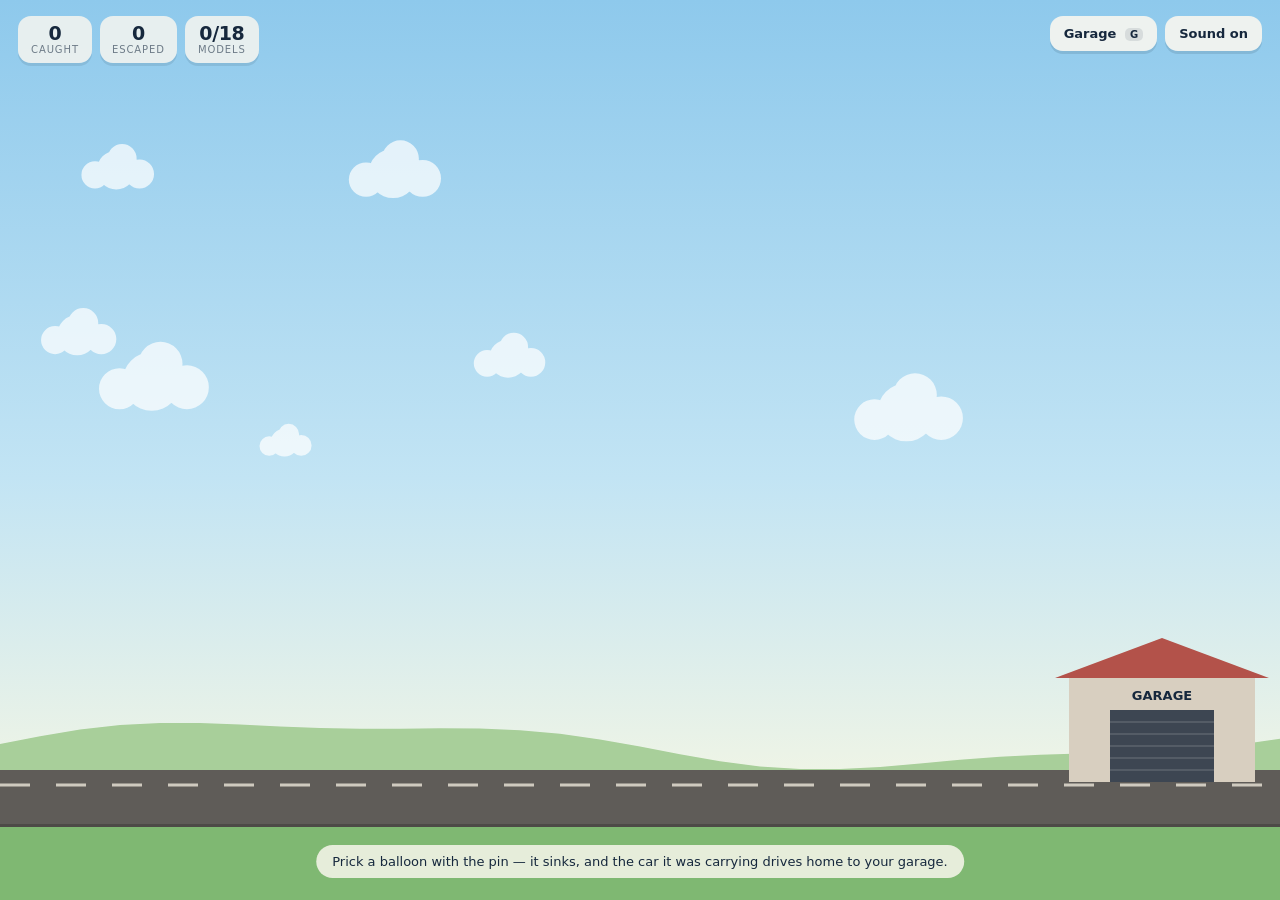
==== index.html @ bb2bd51f "Build the balloon game: pop, recover the car, fill the garage Balloons drift slowly across the sky, " ====
<!DOCTYPE html>
<html lang="en">
<head>
<meta charset="utf-8">
<meta name="viewport" content="width=device-width, initial-scale=1, maximum-scale=1, user-scalable=no">
<title>Navigation Game — Balloon Garage</title>
<link rel="stylesheet" href="css/style.css">
</head>
<body>
<canvas id="stage"></canvas>

<header id="hud">
  <div class="stats">
    <div class="stat"><span class="k" id="s-caught">0</span><span class="l">caught</span></div>
    <div class="stat"><span class="k" id="s-escaped">0</span><span class="l">escaped</span></div>
    <div class="stat"><span class="k" id="s-unique">0/0</span><span class="l">models</span></div>
  </div>
  <div class="actions">
    <button id="btn-garage" type="button">Garage <kbd>G</kbd></button>
    <button id="btn-sound" type="button" aria-pressed="true">Sound on</button>
  </div>
</header>

<p id="hint">Prick a balloon with the pin — it sinks, and the car it was carrying drives home to your garage.</p>

<div id="toasts" aria-live="polite"></div>

<div id="garage" class="overlay" hidden>
  <div class="sheet">
    <div class="sheet-head">
      <h2>Your garage</h2>
      <button id="btn-close" type="button" aria-label="Close garage">&times;</button>
    </div>
    <p class="sheet-sub" id="garage-sub"></p>
    <div id="garage-grid" class="grid"></div>
    <div class="sheet-foot">
      <button id="btn-reset" type="button" class="danger">Sell everything</button>
    </div>
  </div>
</div>

<script src="js/cars.js"></script>
<script src="js/balloons.js"></script>
<script src="js/garage.js"></script>
<script src="js/game.js"></script>
</body>
</html>
---- css/style.css ----
:root {
  --ink: #16283d;
  --paper: #fbf7ef;
  --line: rgba(22, 40, 61, .14);
  --common: #7d93a8;
  --rare: #3f8fd0;
  --epic: #9a5cd0;
  --legendary: #d9a127;
}

* { box-sizing: border-box; }

html, body {
  margin: 0;
  height: 100%;
  overflow: hidden;
  background: #bfe0f2;
  font-family: ui-rounded, "SF Pro Rounded", "Segoe UI", system-ui, sans-serif;
  color: var(--ink);
  -webkit-font-smoothing: antialiased;
}

#stage {
  display: block;
  width: 100%;
  height: 100%;
  cursor: none;
  touch-action: none;
}

/* ---------- HUD ---------- */

#hud {
  position: fixed;
  inset: 0 0 auto 0;
  display: flex;
  align-items: flex-start;
  justify-content: space-between;
  gap: 16px;
  padding: 16px 18px;
  pointer-events: none;
}

.stats {
  display: flex;
  gap: 8px;
}

.stat {
  min-width: 74px;
  padding: 7px 12px 8px;
  border-radius: 13px;
  background: rgba(251, 247, 239, .82);
  box-shadow: 0 3px 0 rgba(22, 40, 61, .1);
  text-align: center;
  backdrop-filter: blur(6px);
}

.stat .k {
  display: block;
  font-size: 19px;
  font-weight: 700;
  letter-spacing: -.02em;
  line-height: 1.1;
}

.stat .l {
  display: block;
  font-size: 10px;
  text-transform: uppercase;
  letter-spacing: .09em;
  opacity: .58;
}

.actions {
  display: flex;
  gap: 8px;
  pointer-events: auto;
}

button {
  font: inherit;
  font-size: 13px;
  font-weight: 650;
  color: var(--ink);
  padding: 10px 14px;
  border: 0;
  border-radius: 13px;
  background: rgba(251, 247, 239, .88);
  box-shadow: 0 3px 0 rgba(22, 40, 61, .12);
  cursor: pointer;
  transition: transform .12s, box-shadow .12s;
}

button:hover { transform: translateY(-1px); box-shadow: 0 4px 0 rgba(22, 40, 61, .14); }
button:active { transform: translateY(2px); box-shadow: 0 1px 0 rgba(22, 40, 61, .12); }

kbd {
  font: inherit;
  font-size: 10px;
  padding: 1px 5px;
  margin-left: 4px;
  border-radius: 5px;
  background: rgba(22, 40, 61, .1);
}

button.danger { background: #f6dcd6; color: #8c3a26; }

#hint {
  position: fixed;
  left: 50%;
  bottom: 22px;
  transform: translateX(-50%);
  margin: 0;
  padding: 9px 16px;
  border-radius: 999px;
  background: rgba(251, 247, 239, .84);
  font-size: 13px;
  white-space: nowrap;
  pointer-events: none;
  transition: opacity .6s;
}

#hint.gone { opacity: 0; }

/* ---------- toasts ---------- */

#toasts {
  position: fixed;
  right: 18px;
  top: 74px;
  display: flex;
  flex-direction: column;
  align-items: flex-end;
  gap: 8px;
  pointer-events: none;
}

.toast {
  display: flex;
  align-items: center;
  gap: 9px;
  padding: 9px 14px;
  border-radius: 13px;
  background: rgba(251, 247, 239, .94);
  box-shadow: 0 4px 14px rgba(22, 40, 61, .16);
  font-size: 13px;
  font-weight: 600;
  animation: pop-in .32s cubic-bezier(.2, 1.4, .5, 1) both, fade-out .4s 2.3s both;
}

.toast .dot {
  width: 9px;
  height: 9px;
  border-radius: 50%;
  flex: none;
}

.toast .tag {
  font-size: 10px;
  text-transform: uppercase;
  letter-spacing: .08em;
  opacity: .6;
}

@keyframes pop-in { from { opacity: 0; transform: translateX(24px) scale(.9); } }
@keyframes fade-out { to { opacity: 0; transform: translateX(16px); } }

/* ---------- garage ---------- */

.overlay {
  position: fixed;
  inset: 0;
  display: grid;
  place-items: center;
  padding: 24px;
  background: rgba(22, 40, 61, .42);
  backdrop-filter: blur(3px);
  z-index: 10;
  animation: fade-in .2s both;
}

.overlay[hidden] { display: none; }

@keyframes fade-in { from { opacity: 0; } }

.sheet {
  width: min(880px, 100%);
  max-height: 100%;
  display: flex;
  flex-direction: column;
  padding: 22px 24px 18px;
  border-radius: 22px;
  background: var(--paper);
  box-shadow: 0 24px 60px rgba(22, 40, 61, .3);
  animation: rise .26s cubic-bezier(.2, 1.1, .4, 1) both;
}

@keyframes rise { from { opacity: 0; transform: translateY(18px); } }

.sheet-head {
  display: flex;
  align-items: center;
  justify-content: space-between;
}

.sheet-head h2 { margin: 0; font-size: 22px; letter-spacing: -.02em; }

#btn-close {
  width: 34px;
  height: 34px;
  padding: 0;
  font-size: 22px;
  line-height: 1;
  background: transparent;
  box-shadow: none;
}

.sheet-sub {
  margin: 4px 0 16px;
  font-size: 13px;
  opacity: .6;
}

.grid {
  display: grid;
  grid-template-columns: repeat(auto-fill, minmax(190px, 1fr));
  gap: 12px;
  overflow-y: auto;
  padding-bottom: 4px;
}

.card {
  position: relative;
  padding: 10px 12px 12px;
  border: 1px solid var(--line);
  border-radius: 15px;
  background: #fff;
}

.card.locked { background: #f1ede5; border-style: dashed; }

.card canvas { display: block; width: 100%; height: 92px; }

.card .name {
  font-size: 14px;
  font-weight: 700;
  letter-spacing: -.01em;
}

.card.locked .name { opacity: .45; }

.card .meta {
  display: flex;
  align-items: center;
  justify-content: space-between;
  margin-top: 2px;
  font-size: 11px;
  text-transform: uppercase;
  letter-spacing: .07em;
  font-weight: 700;
}

.card .count {
  color: var(--ink);
  opacity: .45;
  letter-spacing: 0;
}

.sheet-foot {
  display: flex;
  justify-content: flex-end;
  margin-top: 16px;
}

@media (max-width: 560px) {
  #hint { font-size: 12px; white-space: normal; max-width: 88vw; text-align: center; }
  .stat { min-width: 62px; }
  .grid { grid-template-columns: repeat(auto-fill, minmax(140px, 1fr)); }
}
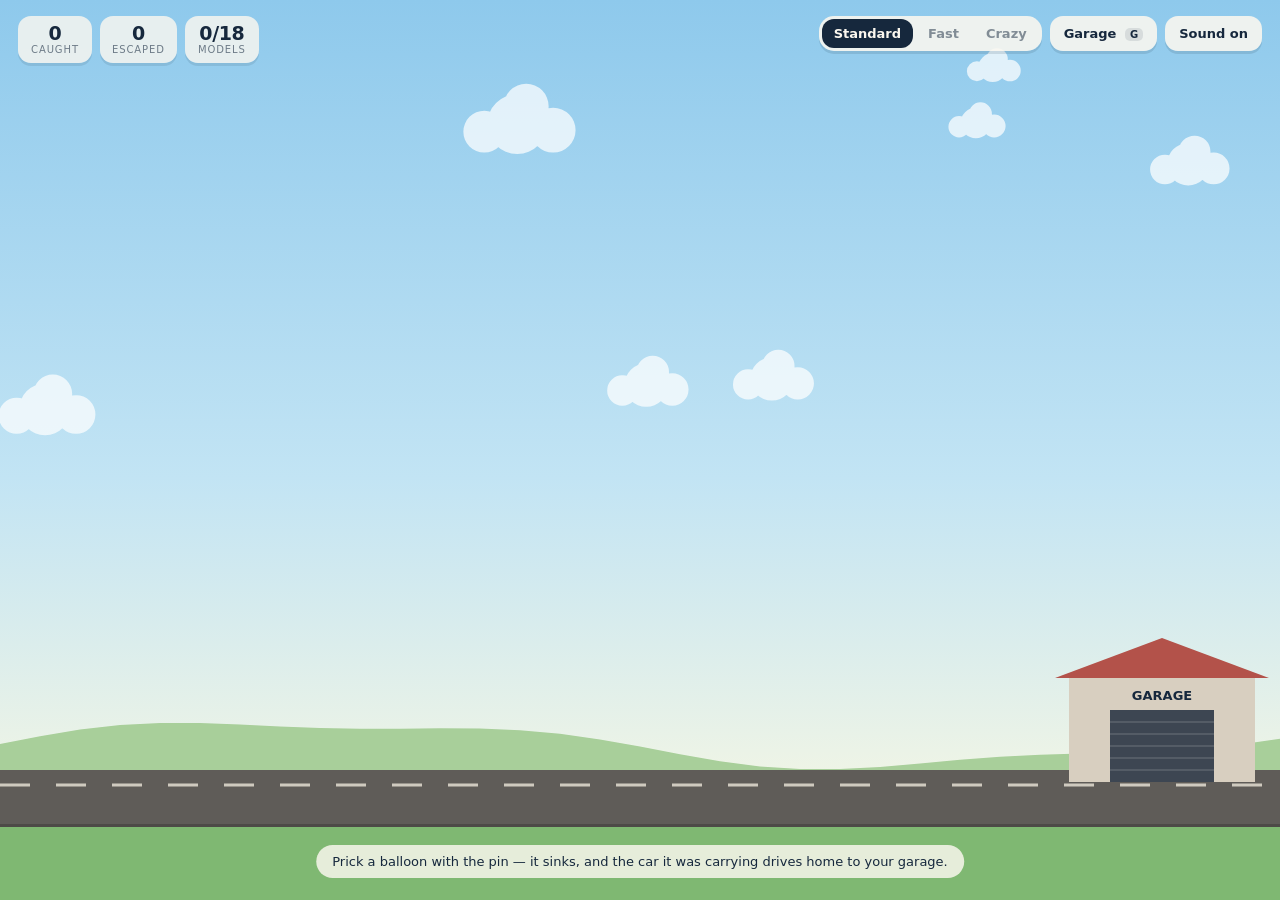
==== commit 13970c48: "Add Standard/Fast/Crazy speed settings for the balloons Three buttons multiply the drift by 1x, 2x a" ====
--- a/index.html
+++ b/index.html
@@ -16,6 +16,11 @@
     <div class="stat"><span class="k" id="s-unique">0/0</span><span class="l">models</span></div>
   </div>
   <div class="actions">
+    <div class="speeds" role="group" aria-label="Balloon speed">
+      <button type="button" data-speed="1" aria-pressed="true">Standard</button>
+      <button type="button" data-speed="2" aria-pressed="false">Fast</button>
+      <button type="button" data-speed="3" aria-pressed="false">Crazy</button>
+    </div>
     <button id="btn-garage" type="button">Garage <kbd>G</kbd></button>
     <button id="btn-sound" type="button" aria-pressed="true">Sound on</button>
   </div>
--- a/css/style.css
+++ b/css/style.css
@@ -74,6 +74,8 @@
 
 .actions {
   display: flex;
+  flex-wrap: wrap;
+  justify-content: flex-end;
   gap: 8px;
   pointer-events: auto;
 }
@@ -105,6 +107,36 @@
 }
 
 button.danger { background: #f6dcd6; color: #8c3a26; }
+
+/* segmented speed picker */
+
+.speeds {
+  display: flex;
+  gap: 3px;
+  padding: 3px;
+  border-radius: 15px;
+  background: rgba(251, 247, 239, .88);
+  box-shadow: 0 3px 0 rgba(22, 40, 61, .12);
+}
+
+.speeds button {
+  padding: 7px 12px;
+  border-radius: 12px;
+  background: transparent;
+  box-shadow: none;
+  opacity: .5;
+}
+
+.speeds button:hover { transform: none; box-shadow: none; opacity: .8; }
+.speeds button:active { transform: translateY(1px); }
+
+.speeds button[aria-pressed="true"] {
+  background: var(--ink);
+  color: var(--paper);
+  opacity: 1;
+}
+
+.speeds button[data-speed="3"][aria-pressed="true"] { background: #c4442f; }
 
 #hint {
   position: fixed;
@@ -275,6 +307,9 @@
 
 @media (max-width: 560px) {
   #hint { font-size: 12px; white-space: normal; max-width: 88vw; text-align: center; }
+  #hud { flex-wrap: wrap; gap: 8px; }
   .stat { min-width: 62px; }
+  button { padding: 8px 11px; font-size: 12px; }
+  .speeds button { padding: 6px 9px; }
   .grid { grid-template-columns: repeat(auto-fill, minmax(140px, 1fr)); }
 }
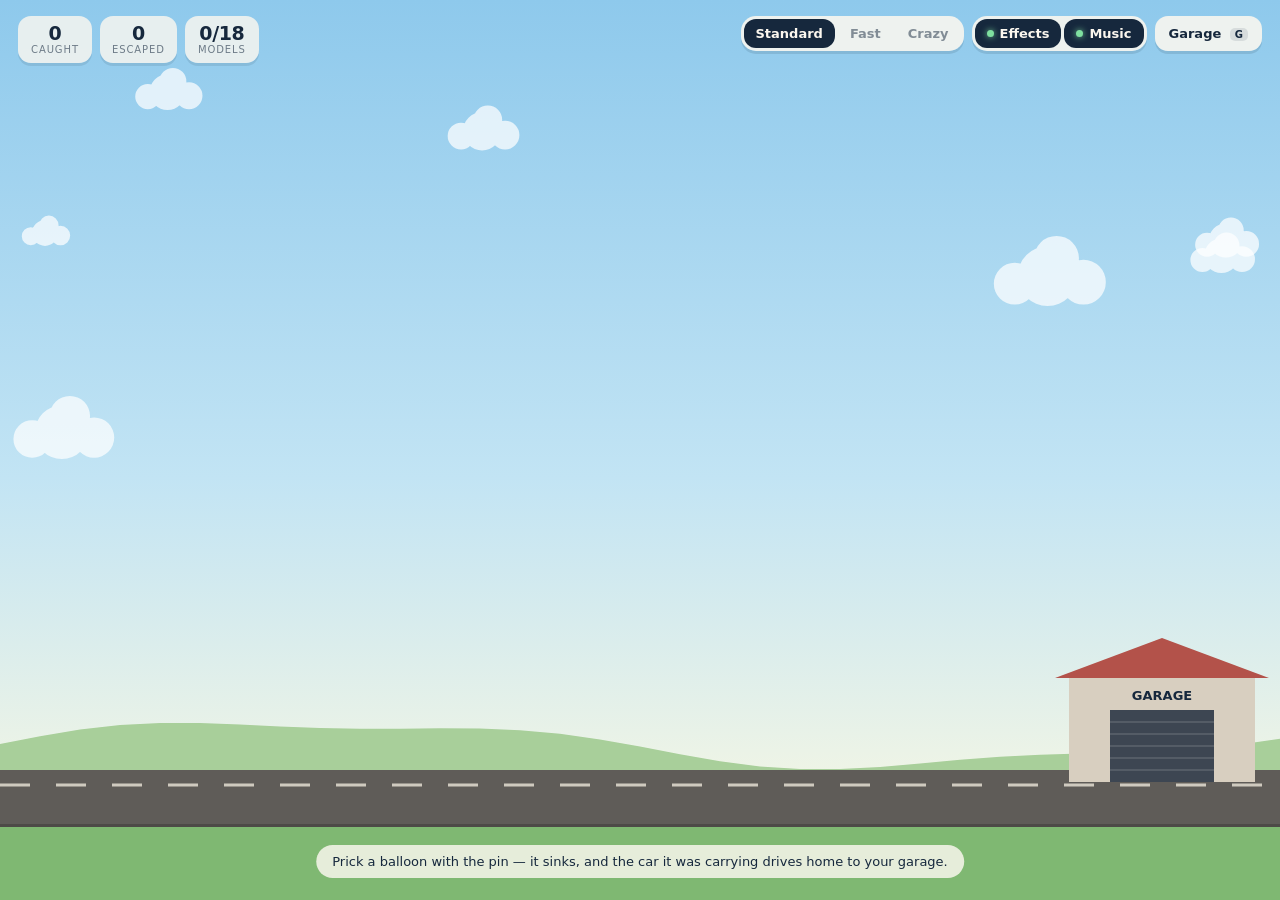
==== commit 428218f4: "Add generated background music and make the audio state legible The old button read "Sound on", whic" ====
--- a/index.html
+++ b/index.html
@@ -16,13 +16,16 @@
     <div class="stat"><span class="k" id="s-unique">0/0</span><span class="l">models</span></div>
   </div>
   <div class="actions">
-    <div class="speeds" role="group" aria-label="Balloon speed">
+    <div class="seg" role="group" aria-label="Balloon speed">
       <button type="button" data-speed="1" aria-pressed="true">Standard</button>
       <button type="button" data-speed="2" aria-pressed="false">Fast</button>
-      <button type="button" data-speed="3" aria-pressed="false">Crazy</button>
+      <button type="button" data-speed="5" aria-pressed="false">Crazy</button>
+    </div>
+    <div class="seg" role="group" aria-label="Audio">
+      <button id="btn-sfx" type="button" aria-pressed="true"><i class="led"></i>Effects</button>
+      <button id="btn-music" type="button" aria-pressed="true"><i class="led"></i>Music</button>
     </div>
     <button id="btn-garage" type="button">Garage <kbd>G</kbd></button>
-    <button id="btn-sound" type="button" aria-pressed="true">Sound on</button>
   </div>
 </header>
 
@@ -47,6 +50,7 @@
 <script src="js/cars.js"></script>
 <script src="js/balloons.js"></script>
 <script src="js/garage.js"></script>
+<script src="js/music.js"></script>
 <script src="js/game.js"></script>
 </body>
 </html>
--- a/css/style.css
+++ b/css/style.css
@@ -108,9 +108,10 @@
 
 button.danger { background: #f6dcd6; color: #8c3a26; }
 
-/* segmented speed picker */
-
-.speeds {
+/* Segmented controls. One rule everywhere: a filled pill is the setting that
+   is currently in force, so on/off is never a guess. */
+
+.seg {
   display: flex;
   gap: 3px;
   padding: 3px;
@@ -119,7 +120,10 @@
   box-shadow: 0 3px 0 rgba(22, 40, 61, .12);
 }
 
-.speeds button {
+.seg button {
+  display: flex;
+  align-items: center;
+  gap: 6px;
   padding: 7px 12px;
   border-radius: 12px;
   background: transparent;
@@ -127,16 +131,31 @@
   opacity: .5;
 }
 
-.speeds button:hover { transform: none; box-shadow: none; opacity: .8; }
-.speeds button:active { transform: translateY(1px); }
-
-.speeds button[aria-pressed="true"] {
+.seg button:hover { transform: none; box-shadow: none; opacity: .8; }
+.seg button:active { transform: translateY(1px); }
+
+.seg button[aria-pressed="true"] {
   background: var(--ink);
   color: var(--paper);
   opacity: 1;
 }
 
-.speeds button[data-speed="3"][aria-pressed="true"] { background: #c4442f; }
+.seg button[data-speed="5"][aria-pressed="true"] { background: #c4442f; }
+
+/* a lit dot on the audio toggles, so "Music" filled-and-lit can't be misread
+   as a button that would turn music on */
+.led {
+  width: 7px;
+  height: 7px;
+  border-radius: 50%;
+  background: rgba(22, 40, 61, .28);
+  box-shadow: none;
+}
+
+.seg button[aria-pressed="true"] .led {
+  background: #7fe0a0;
+  box-shadow: 0 0 6px rgba(127, 224, 160, .9);
+}
 
 #hint {
   position: fixed;
@@ -310,6 +329,6 @@
   #hud { flex-wrap: wrap; gap: 8px; }
   .stat { min-width: 62px; }
   button { padding: 8px 11px; font-size: 12px; }
-  .speeds button { padding: 6px 9px; }
+  .seg button { padding: 6px 9px; gap: 5px; }
   .grid { grid-template-columns: repeat(auto-fill, minmax(140px, 1fr)); }
 }
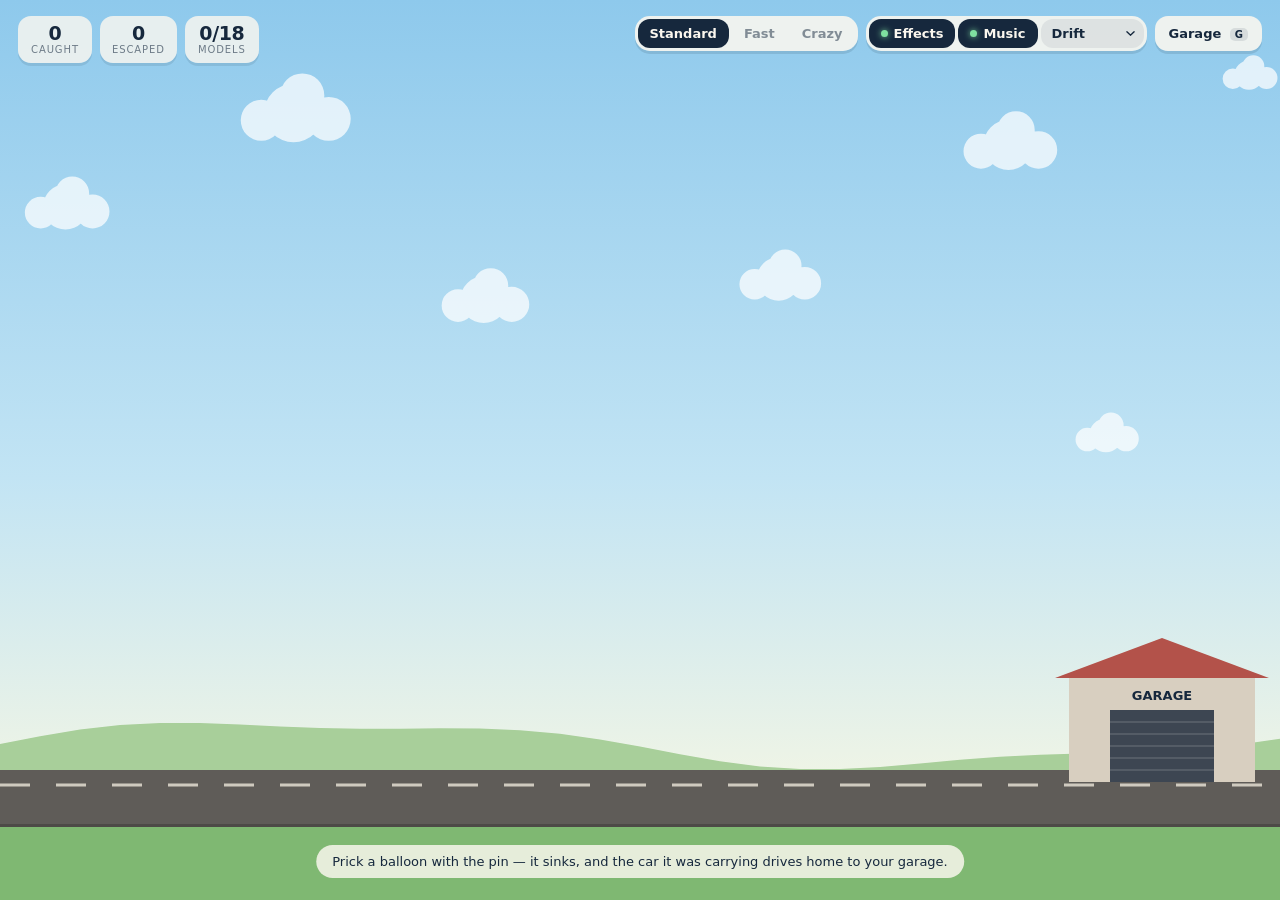
==== commit 88de9bce: "Rewrite the music as three selectable tracks The old loop was a four-chord pop turnaround with rando" ====
--- a/index.html
+++ b/index.html
@@ -24,6 +24,7 @@
     <div class="seg" role="group" aria-label="Audio">
       <button id="btn-sfx" type="button" aria-pressed="true"><i class="led"></i>Effects</button>
       <button id="btn-music" type="button" aria-pressed="true"><i class="led"></i>Music</button>
+      <select id="music-track" aria-label="Music track"></select>
     </div>
     <button id="btn-garage" type="button">Garage <kbd>G</kbd></button>
   </div>
--- a/css/style.css
+++ b/css/style.css
@@ -156,6 +156,25 @@
   background: #7fe0a0;
   box-shadow: 0 0 6px rgba(127, 224, 160, .9);
 }
+
+/* the track picker sits in the same pill row as the audio toggles */
+.seg select {
+  font: inherit;
+  font-size: 13px;
+  font-weight: 650;
+  color: var(--ink);
+  padding: 7px 24px 7px 11px;
+  border: 0;
+  border-radius: 12px;
+  background: rgba(22, 40, 61, .07) url("data:image/svg+xml;charset=utf-8,%3Csvg xmlns='http://www.w3.org/2000/svg' viewBox='0 0 10 6'%3E%3Cpath d='M1 1l4 4 4-4' fill='none' stroke='%2316283d' stroke-width='1.6' stroke-linecap='round'/%3E%3C/svg%3E") no-repeat right 9px center / 9px;
+  -webkit-appearance: none;
+  appearance: none;
+  cursor: pointer;
+  transition: opacity .15s;
+}
+
+/* dimmed while the music is off — still usable, and picking one turns it on */
+.seg select[data-muted="true"] { opacity: .45; }
 
 #hint {
   position: fixed;
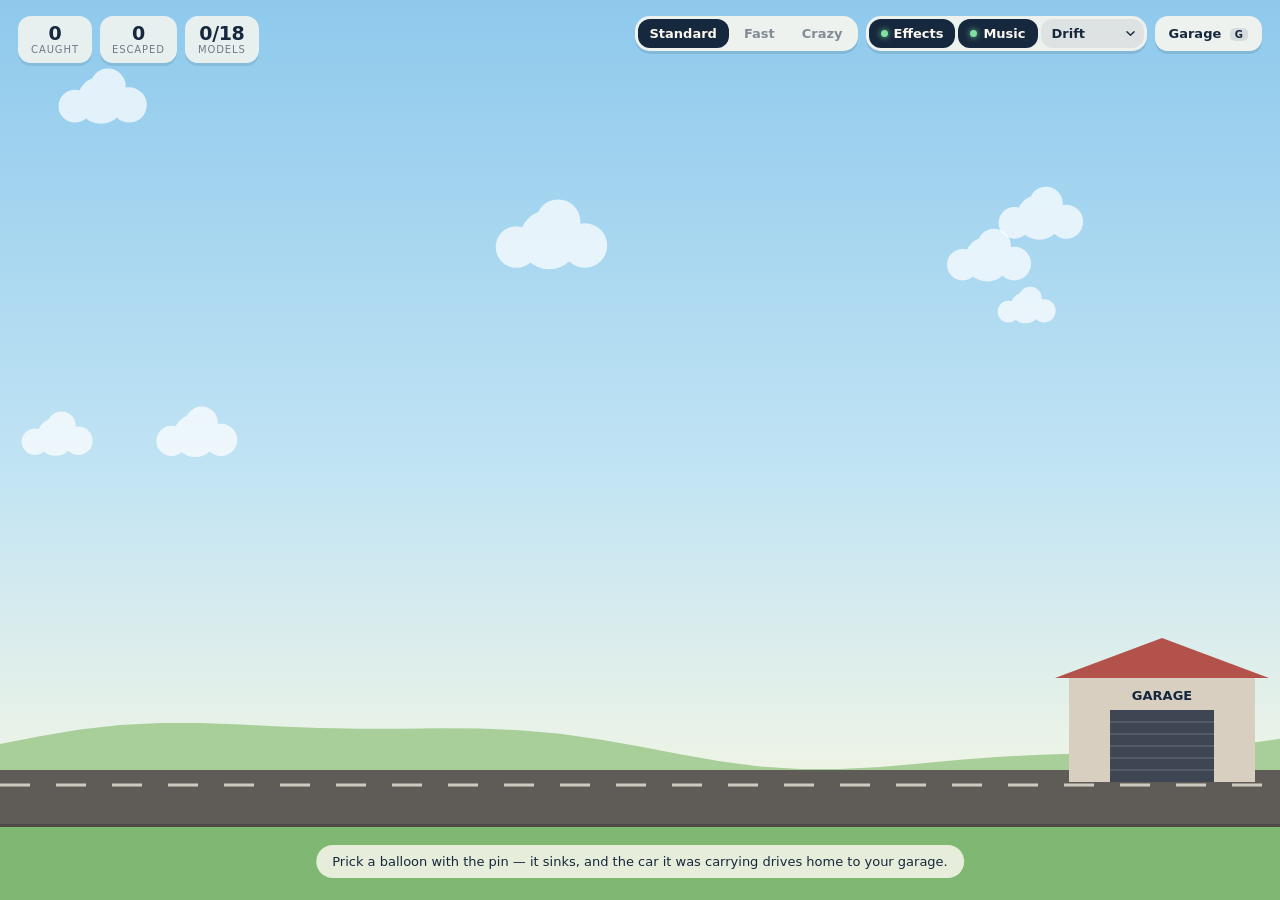
==== commit a8036ec3: "Cache-bust the scripts so phones actually get new code The page is served from GitHub Pages and asks" ====
--- a/index.html
+++ b/index.html
@@ -4,7 +4,9 @@
 <meta charset="utf-8">
 <meta name="viewport" content="width=device-width, initial-scale=1, maximum-scale=1, user-scalable=no">
 <title>Navigation Game — Balloon Garage</title>
-<link rel="stylesheet" href="css/style.css">
+<!-- ?v= is a cache buster: phones hold on to the old JavaScript for a long
+     time, so bump it whenever a file under js/ or css/ changes -->
+<link rel="stylesheet" href="css/style.css?v=2">
 </head>
 <body>
 <canvas id="stage"></canvas>
@@ -48,10 +50,10 @@
   </div>
 </div>
 
-<script src="js/cars.js"></script>
-<script src="js/balloons.js"></script>
-<script src="js/garage.js"></script>
-<script src="js/music.js"></script>
-<script src="js/game.js"></script>
+<script src="js/cars.js?v=2"></script>
+<script src="js/balloons.js?v=2"></script>
+<script src="js/garage.js?v=2"></script>
+<script src="js/music.js?v=2"></script>
+<script src="js/game.js?v=2"></script>
 </body>
 </html>
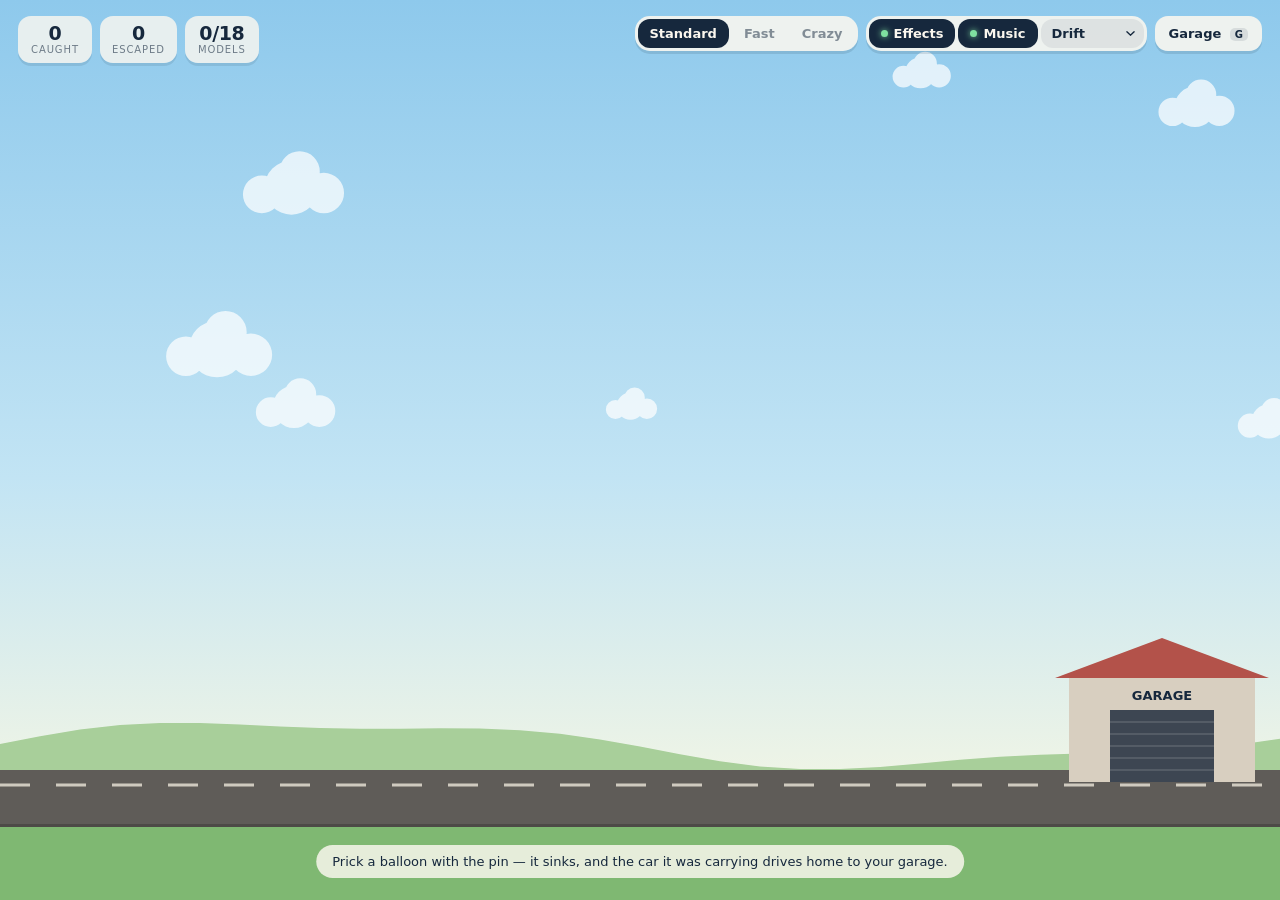
==== commit 35b742b5: "Claim the playback audio session so iOS stops muting the game Safari showing the tab as playing audi" ====
--- a/index.html
+++ b/index.html
@@ -6,7 +6,7 @@
 <title>Navigation Game — Balloon Garage</title>
 <!-- ?v= is a cache buster: phones hold on to the old JavaScript for a long
      time, so bump it whenever a file under js/ or css/ changes -->
-<link rel="stylesheet" href="css/style.css?v=2">
+<link rel="stylesheet" href="css/style.css?v=3">
 </head>
 <body>
 <canvas id="stage"></canvas>
@@ -50,10 +50,10 @@
   </div>
 </div>
 
-<script src="js/cars.js?v=2"></script>
-<script src="js/balloons.js?v=2"></script>
-<script src="js/garage.js?v=2"></script>
-<script src="js/music.js?v=2"></script>
-<script src="js/game.js?v=2"></script>
+<script src="js/cars.js?v=3"></script>
+<script src="js/balloons.js?v=3"></script>
+<script src="js/garage.js?v=3"></script>
+<script src="js/music.js?v=3"></script>
+<script src="js/game.js?v=3"></script>
 </body>
 </html>
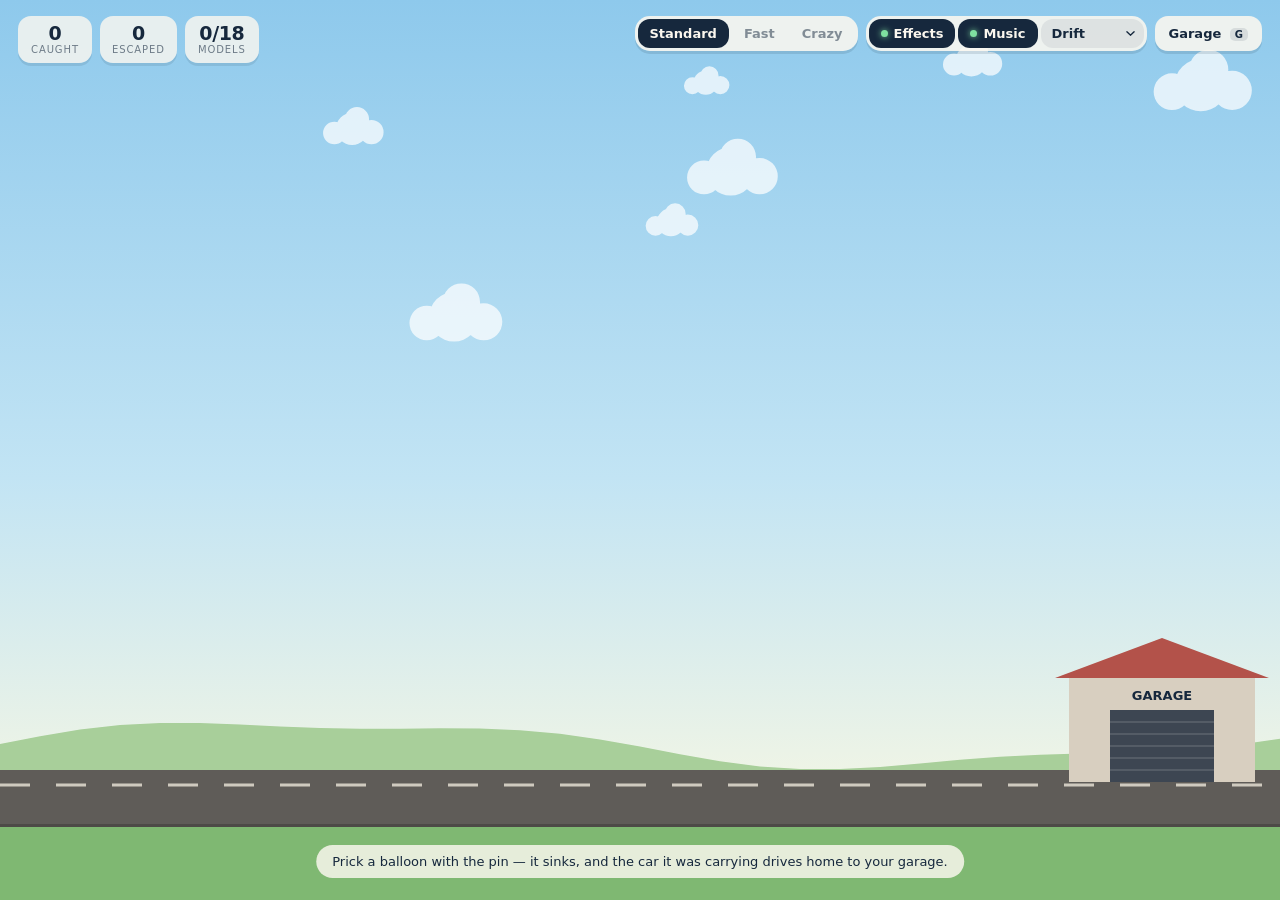
==== commit 08fdb218: "Fix audio crackling on iPhone Per-note allocation of StereoPannerNode and tap GainNode overloads the" ====
--- a/index.html
+++ b/index.html
@@ -6,7 +6,7 @@
 <title>Navigation Game — Balloon Garage</title>
 <!-- ?v= is a cache buster: phones hold on to the old JavaScript for a long
      time, so bump it whenever a file under js/ or css/ changes -->
-<link rel="stylesheet" href="css/style.css?v=3">
+<link rel="stylesheet" href="css/style.css?v=4">
 </head>
 <body>
 <canvas id="stage"></canvas>
@@ -50,10 +50,10 @@
   </div>
 </div>
 
-<script src="js/cars.js?v=3"></script>
-<script src="js/balloons.js?v=3"></script>
-<script src="js/garage.js?v=3"></script>
-<script src="js/music.js?v=3"></script>
-<script src="js/game.js?v=3"></script>
+<script src="js/cars.js?v=4"></script>
+<script src="js/balloons.js?v=4"></script>
+<script src="js/garage.js?v=4"></script>
+<script src="js/music.js?v=4"></script>
+<script src="js/game.js?v=4"></script>
 </body>
 </html>
